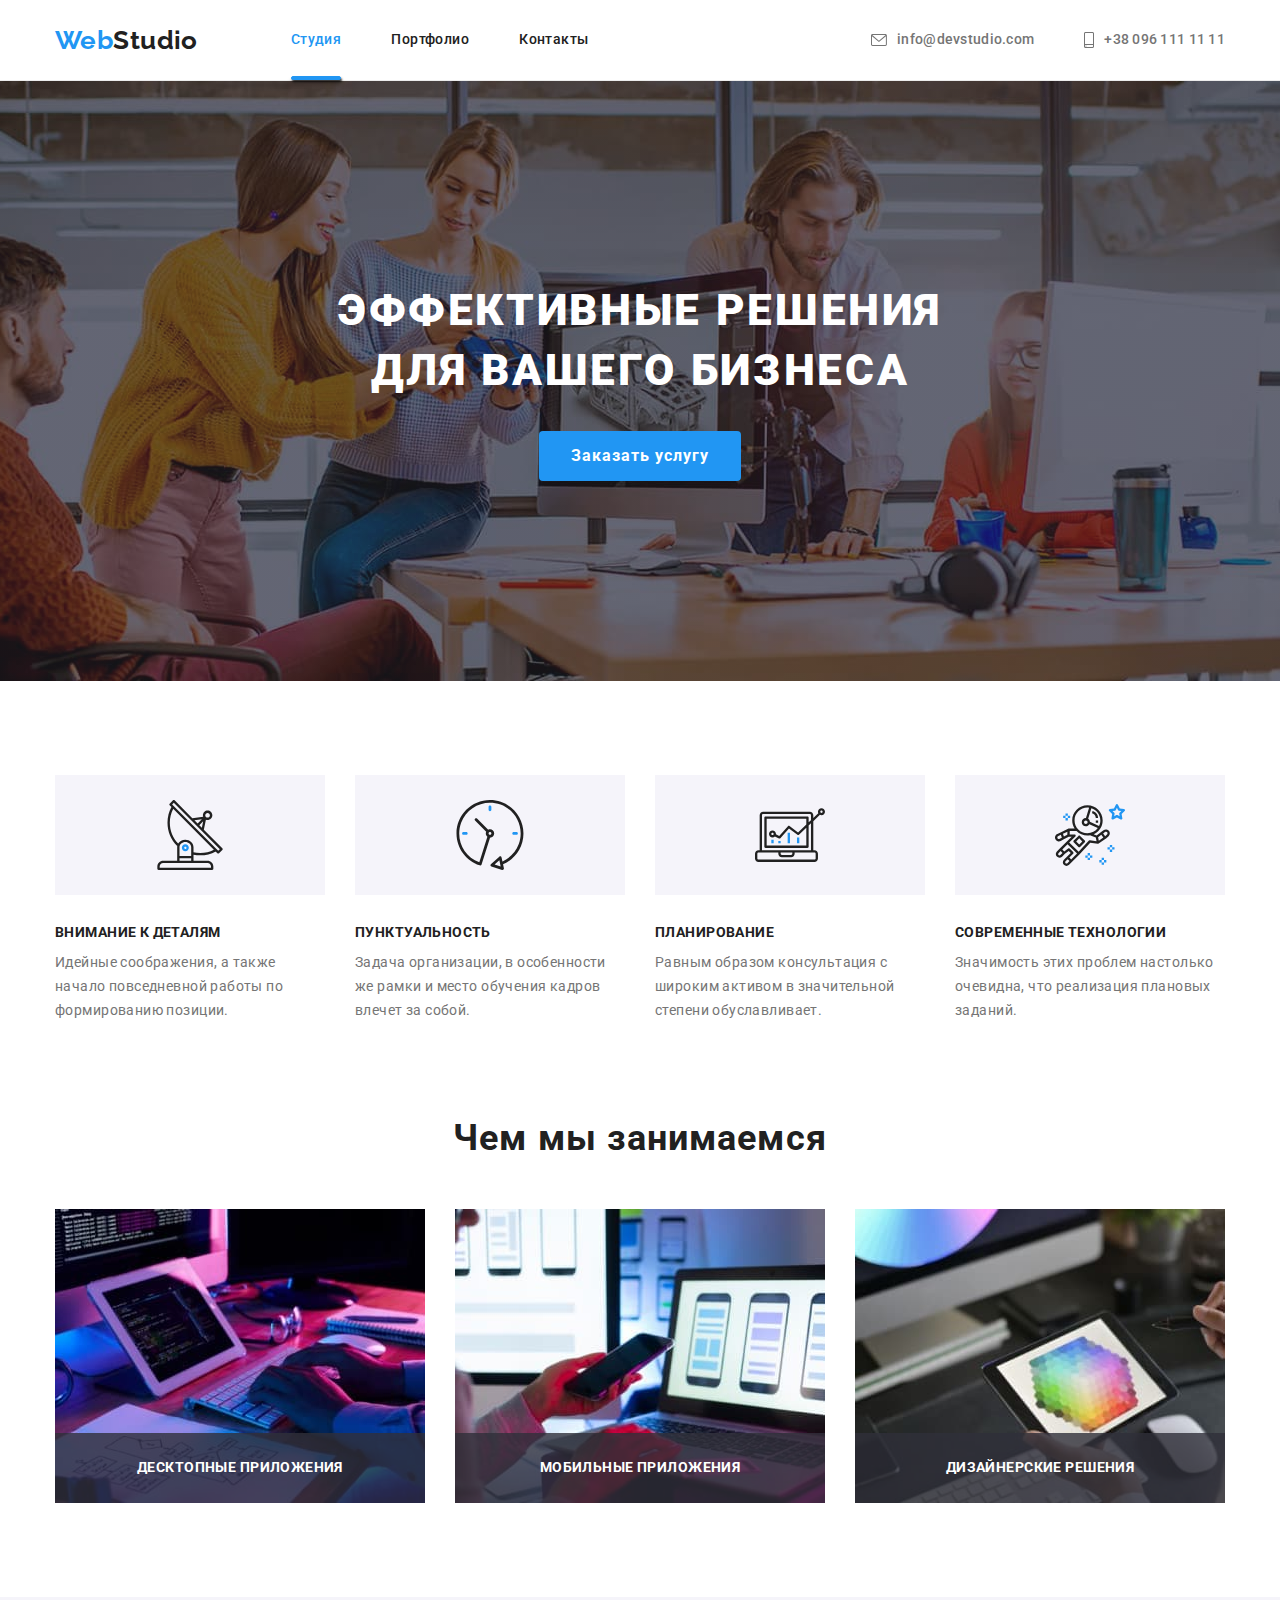
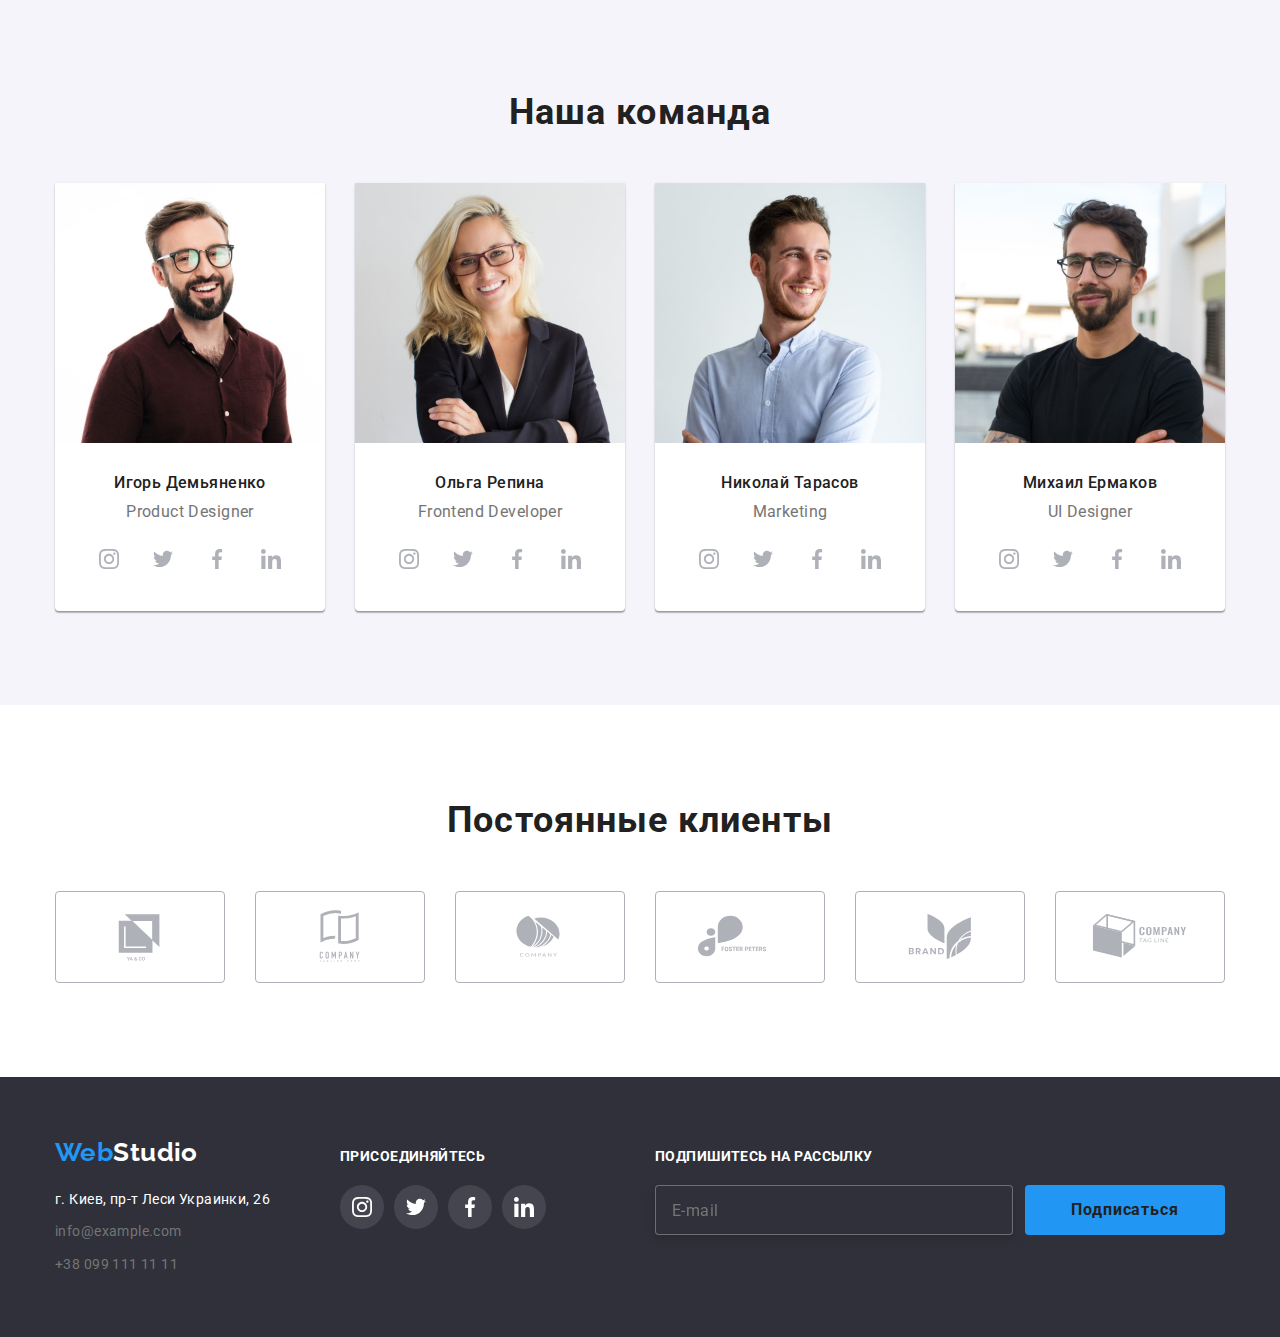
==== index.html @ f46cb87e "Fill modal form, add sign-send form, add svg" ====
<!DOCTYPE html>
<html lang="en">

<head>
    <meta charset="UTF-8">
    <meta http-equiv="X-UA-Compatible" content="IE=edge">
    <meta name="viewport" content="width=device-width, initial-scale=1.0">
    <title>WebStudio</title>
    <link rel="preconnect" href="https://fonts.googleapis.com">
    <link rel="preconnect" href="https://fonts.gstatic.com" crossorigin>
    <link href="https://fonts.googleapis.com/css2?family=Raleway:wght@700&family=Roboto:wght@400;500;700;900&display=swap" rel="stylesheet">
    <link rel="stylesheet" href="https://cdnjs.cloudflare.com/ajax/libs/modern-normalize/1.1.0/modern-normalize.min.css">
    <link rel="stylesheet" href="css/styles.css">
   </head>

<body>
    <!--Site_header-->
    <header class="header">
    <div class="container navigation">
        <a class="logo link" href="">Web<span class="logo-accent">Studio</span></a>
    
        <nav>
            <ul class="site-nav list">
                <li class="item"> <a class="link-current link list" href style="color:#2196F3;">Студия</a></li>
                <li class="item" > <a class="link list" href="./portfolio.html">Портфолио</a></li>
                <li class="item"> <a class="link list" href="">Контакты</a></li>
            </ul>
        </nav>
    
        <ul class="contact-nav list"> 
            <li class="item">
                <a class="link" href="mailto:info@devstudio.com">
                <svg class="contact-soc-icon" width="16" height="12">
                    <use href="./images/icons.svg#icon-envelope"></use>
                </svg>
                info@devstudio.com
                </a>
         </li>
            <li class="item">
                <a class="link" href="tel:+380961111111">
                <svg class="contact-soc-icon" width="10" height="16">
                    <use href="./images/icons.svg#icon-smartphone"></use>
                </svg>
                +38 096 111 11 11
                </a>
            </li>
        </ul>
    </div>
    </header>
    <main>
        <!--hero-->
        <section class="hero">
            <div class="container">
            <h1 class="hero-title">Эффективные решения <br> для вашего бизнеса</h1>
            <button class="button primary" type="button" data-modal-open>Заказать услугу</button>
            </div>
        </section>
        <!--What do we care about others-->
        <section class="section-singularity">
            <div class="container">
            <h2 class="visually-hidden">What do we care about others</h2>
            <ul class="singularity-list list">
                <li class="singularity-item item icon-antenna">
                    <div class="singularity-icon">
                        <svg width="70" height="70">
                            <use href="./images/icons.svg#icon-antenna"></use>
                        </svg>

                    </div>

                    <h3 class="singularity-title">Внимание к деталям </h3>
                    <p class="singularity-text"> Идейные соображения, а также начало повседневной работы по формированию позиции.
                    </p>
                </li>
                <li class="singularity-item item icon-clock">
                    <div class="singularity-icon">
                        <svg width="70" height="70">
                            <use href="./images/icons.svg#icon-clock"></use>
                        </svg>
                    
                    </div>
                    <h3 class="singularity-title">Пунктуальность</h3>
                    <p class="singularity-text" >Задача организации, в особенности же рамки и место обучения кадров влечет за собой.
                    </p>
                </li>
                <li class="singularity-item item icon-diagram">
                    <div class="singularity-icon">
                        <svg width="70" height="70">
                            <use href="./images/icons.svg#icon-diagram"></use>
                        </svg>
                    
                    </div>
                    <h3 class="singularity-title">Планирование</h3>
                    <p class="singularity-text">Равным образом консультация с широким активом в значительной степени обуславливает.
                    </p>
                </li>
                <li class="singularity-item item icon-astronaut" >
                    <div class="singularity-icon">
                        <svg width="70" height="70">
                            <use href="./images/icons.svg#icon-astronaut"></use>
                        </svg>
                    
                    </div>
                    <h3 class="singularity-title">Современные технологии</h3>
                    <p class="singularity-text">Значимость этих проблем настолько очевидна, что реализация плановых заданий.
                    </p>
                </li>
            </ul>
            </div>
        </section>
        <!--What_are_we_doing-->
        <section class="section-job">
            <div class="container">
            <h2 class="job-title">Чем мы занимаемся</h2>
            <ul class="job-list list">
                <li class="job-item item"> <img src="./images/img1.jpg" alt="Фото с ноутбуком" width="370" height="294">
                <p class="job-item-text">Десктопные приложения</p>
                </li>
                <li class="job-item item"> <img src="./images/img2.jpg" alt="Фото с телефоном" width="370" height="294">
                <p class="job-item-text">Мобильные приложения</p>
                </li>
                <li class="job-item item"> <img src="./images/img3.jpg" alt="Фото с планшетом" width="370" height="294">
                <p class="job-item-text">Дизайнерские решения</p>
                </li>
            </ul> 
            </div>
        </section>
        <!--Our_star_team-->
        <section class="section-team">
            <div class="container">
            <h2 class="team-title">Наша команда</h2>
            <ul class="team list">
                <!--Ihor-->
                <li class="team-item item">
                    <img class="img" src="./images/img4.jpg" alt="Фото Игоря" width="270" height="260">
                <div class="team-list"> 
                    <h3 class="team-member">Игорь Демьяненко</h3>
                    <p class="team-position">Product Designer</p> 
                    <ul class="team-soc-list list">
                        <li class="team-soc-item">
                            <a href="" class="team-soc-link link">
                                <svg class="team-soc-icon" width="20" height="20">
                                    <use href="./images/icons.svg#icon-instagram"></use>
                                </svg>
                            </a>
                        </li>
                        <li class="team-soc-item">
                            <a href="" class="team-soc-link link">
                                <svg class="team-soc-icon" width="20" height="20">
                                    <use href="./images/icons.svg#icon-twitter"></use>
                                </svg>
                            </a>
                        </li>
                        <li class="team-soc-item">
                            <a href="" class="team-soc-link link">
                                <svg class="team-soc-icon" width="20" height="20">
                                    <use href="./images/icons.svg#icon-facebook"></use>
                                </svg>
                            </a>
                        </li>
                        <li class="team-soc-item">
                            <a href="" class="team-soc-link link">
                                <svg class="team-soc-icon" width="20" height="20">
                                    <use href="./images/icons.svg#icon-linkedin"></use>
                                </svg>
                            </a>
                        </li>
                    </ul>
                </div>
                
                </li>
                <!--Olha-->
                <li class="team-item item">
                    <img class="img" src="./images/img5.jpg" alt="Фото Ольги" width="270" height="260">
                    <div class="team-list">
                    <h3 class="team-member">Ольга Репина</h3>
                    <p class="team-position">Frontend Developer</p>
                    <ul class="team-soc-list list">
                        <li class="team-soc-item">
                            <a href="" class="team-soc-link link">
                                <svg class="team-soc-icon" width="20" height="20">
                                    <use href="./images/icons.svg#icon-instagram"></use>
                                </svg>
                            </a>
                        </li>
                        <li class="team-soc-item">
                            <a href="" class="team-soc-link link">
                                <svg class="team-soc-icon" width="20" height="20">
                                    <use href="./images/icons.svg#icon-twitter"></use>
                                </svg>
                            </a>
                        </li>
                        <li class="team-soc-item">
                            <a href="" class="team-soc-link link">
                                <svg class="team-soc-icon" width="20" height="20">
                                    <use href="./images/icons.svg#icon-facebook"></use>
                                </svg>
                            </a>
                        </li>
                        <li class="team-soc-item">
                            <a href="" class="team-soc-link link">
                                <svg class="team-soc-icon" width="20" height="20">
                                    <use href="./images/icons.svg#icon-linkedin"></use>
                                </svg>
                            </a>
                        </li>
                    </ul>
                </div>
                
                </li>
                <!--Nicolay-->
                <li class="team-item item">
                    <img class="img" src="./images/img6.jpg" alt="Фото Николая" width="270" height="260">
                    <div class="team-list">
                    <h3 class="team-member">Николай Тарасов</h3>
                    <p class="team-position">Marketing</p>
                    <ul class="team-soc-list list">
                        <li class="team-soc-item">
                            <a href="" class="team-soc-link link">
                                <svg class="team-soc-icon" width="20" height="20">
                                    <use href="./images/icons.svg#icon-instagram"></use>
                                </svg>
                            </a>
                        </li>
                        <li class="team-soc-item">
                            <a href="" class="team-soc-link link">
                                <svg class="team-soc-icon" width="20" height="20">
                                    <use href="./images/icons.svg#icon-twitter"></use>
                                </svg>
                            </a>
                        </li>
                        <li class="team-soc-item">
                            <a href="" class="team-soc-link link">
                                <svg class="team-soc-icon" width="20" height="20">
                                    <use href="./images/icons.svg#icon-facebook"></use>
                                </svg>
                            </a>
                        </li>
                        <li class="team-soc-item">
                            <a href="" class="team-soc-link link">
                                <svg class="team-soc-icon" width="20" height="20">
                                    <use href="./images/icons.svg#icon-linkedin"></use>
                                </svg>
                            </a>
                        </li>
                    </ul>
                </div>
                
                </li>
                <!--Michail-->
                <li class="team-item item">
                    <img class="img" src="./images/img7.jpg" alt="Фото Михаила" width="270" height="260">
                    <div class="team-list">
                    <h3 class="team-member">Михаил Ермаков</h3>
                    <p class="team-position" >UI Designer</p>
                    <ul class="team-soc-list list">
                        <li class="team-soc-item">
                            <a href="" class="team-soc-link link">
                                <svg class="team-soc-icon" width="20" height="20">
                                    <use href="./images/icons.svg#icon-instagram"></use>
                                </svg>
                            </a>
                        </li>
                        <li class="team-soc-item">
                            <a href="" class="team-soc-link link">
                                <svg class="team-soc-icon" width="20" height="20">
                                    <use href="./images/icons.svg#icon-twitter"></use>
                                </svg>
                            </a>
                        </li>
                        <li class="team-soc-item">
                            <a href="" class="team-soc-link link">
                                <svg class="team-soc-icon" width="20" height="20">
                                    <use href="./images/icons.svg#icon-facebook"></use>
                                </svg>
                            </a>
                        </li>
                        <li class="team-soc-item">
                            <a href="" class="team-soc-link link">
                                <svg class="team-soc-icon" width="20" height="20">
                                    <use href="./images/icons.svg#icon-linkedin"></use>
                                </svg>
                            </a>
                        </li>
                    </ul>
                    </li>
                    </ul>
                </div>
                
            </div>
        </section>
        <!--Klients-->
        <section class="klients">
            <div class="container">
            <h2 class="klients-title">Постоянные клиенты</h2>
            <!--<div class="klients-base">-->
                    <ul class="klients-list list">
                    <li class="klients-item">
                        <a class="klient-link link" href="">
                            <svg class="klient-icon" width="106" height="60">
                                <use href="./images/icons.svg#icon-Logo1"></use>
                            </svg>
                        </a>
                    </li>
                    <li class="klients-item">
                        <a class="klient-link link" href="">
                            <svg class="klient-icon" width="106" height="60">
                                <use href="./images/icons.svg#icon-Logo2"></use>
                            </svg>
                        </a>
                    </li>
                    <li class="klients-item">
                        <a class="klient-link link" href="">
                            <svg class="klient-icon" width="106" height="60">
                                <use href="./images/icons.svg#icon-Logo3"></use>
                            </svg>
                        </a>
                    </li>
                    <li class="klients-item">
                        <a class="klient-link link" href="">
                            <svg class="klient-icon" width="106" height="60">
                                <use href="./images/icons.svg#icon-Logo4"></use>
                            </svg>
                        </a>
                    </li>
                    <li class="klients-item">
                        <a class="klient-link link" href="">
                            <svg class="klient-icon" width="106" height="60">
                                <use href="./images/icons.svg#icon-Logo5"></use>
                            </svg>
                        </a>
                    </li>
                    <li class="klients-item">
                        <a class="klient-link link" href="">
                            <svg class="klient-icon" width="106" height="60">
                                <use href="./images/icons.svg#icon-Logo6"></use>
                            </svg>
                        </a>
                    </li>
                </ul>
                <!--</div>-->
            </div>
        </section>
        
        </main>
        <!--Footer-->
        <footer class="footer">
            <div class="container footer-connect">
                <div class="footer-address">
            <a class="logo link logo-one" href="">Web<span class="logo-footer">Studio</span></a>
           
            <address class="address-bottom">
                <ul class="address list">
                    <li class="address-item item"> <a class="address-be-found" href="https://goo.gl/maps/zkPrUZPVj4T2EZEg6" target="_blank" rel="noreferrer noopener">
                        г. Киев, пр-т Леси Украинки, 26 </a></li>
                    <li class="address-item item"> <a class="address-contact" href="mailto:info@example.com">info@example.com</a></li>
                    <li class="address-item item"> <a class="address-contact" href="tel:+380991111111">+38 099 111 11 11</a></li>
                </ul>
            </address>
                </div>
                <div class="connect-soc">
                    <h2 class="connect-title">Присоединяйтесь</h2>
                      <ul class="connect-list list">
                        <li class="connect-item">
                            <a class="connect-link" href="">
                                <svg class="connect-icon" width="20" height="20">
                                    <use href="./images/icons.svg#icon-instagram"></use>
                                </svg>
                            </a>
                        </li>
                        <li class="connect-item">
                            <a class="connect-link" href="">
                                <svg class="connect-icon" width="20" height="20">
                                    <use href="./images/icons.svg#icon-twitter"></use>
                                </svg>
                            </a>
                        </li>
                        <li class="connect-item">
                            <a class="connect-link" href="">
                                <svg class="connect-icon" width="20" height="20">
                                    <use href="./images/icons.svg#icon-facebook"></use>
                                </svg>
                            </a>
                        </li>
                        <li class="connect-item">
                            <a class="connect-link" href="">
                                <svg class="connect-icon" width="20" height="20">
                                    <use href="./images/icons.svg#icon-linkedin"></use>
                                </svg>
                            </a>
                        </li>
                    </ul>
                </div> 
                <div class="sign-up">
                    <b class="sign-title">Подпишитесь на рассылку</b>
                    <form class="sign-up-form" action="">
                        <input class="sign-up-input" type="mail" placeholder="E-mail">
                        <button class="sign-up-btn button" type="submit">Подписаться
                            <span class="sign-up-icon"></span>
                        </button>
                    </form>
                </div>

            </div>
        </footer>
        <!--Backdrop-->
        <div class="backdrop is-hidden" data-modal >
            <div class="modal">
             <button type="button" class="modal-close-btn" data-modal-close>
            <svg class="close-btn" width="18" height="18">
                <use href="./images/icons.svg#icon-close-black-18dp"></use>
            </svg>
             </button> 
            <p class="modal-title">Оставьте свои данные, мы вам перезвоним</p>
            <form>
                <div class="modal-field">
                    <label class="modal-label"> Имя</label>
                    <div class="input-wrap">
                    <input type="text" class="modal-input" name="user-name" placeholder=" " required minlength="2" />
                    <svg class="modal-icon" width="18" height="18">
                        <use href="./images/icons.svg#icon-person-black-18dp-1"></use>
                    </svg>
                    </div>
                    
                </div>
                <div class="modal-field">
                    <label for="user-tel" class="modal-label">Телефон</label>
                    <div class="input-wrap">
                    <input type="tel" class="modal-input" name="user-tel" placeholder=" " required title="+380 (96) 111-11-11"
                        id="user-tel" />
                    <svg class="modal-icon" width="18" height="18">
                        <use href="./images/icons.svg#icon-phone-black-18dp-1"></use>
                    </svg>
                    </div>
                    
                </div>
                <div class="modal-field">
                    <label for="user-email" class="modal-label">Почта</label>
                    <div class="input-wrap">
                        <input type="email" class="modal-input" name="user-email" placeholder=" " id="user-email" />
                        <svg class="modal-icon" width="18" height="18">
                            <use href="./images/icons.svg#icon-email-black-18dp-1"></use>
                        </svg>
                    </div>
                </div>
                <div class="modal-field">
                    <label for="user-text" class="modal-label">Коментарий</label>
                    <textarea name="user-text" id="user-text" class="modal-text" placeholder="Введите текст"></textarea>
                </div>
            
                <div class="agree">
                    <input type="checkbox" name="privacy" value="true" class="modal-check visually-hidden" id="privacy" />
                    <label for="privacy" class="check-text">
                    
                        <span>
                    <svg class="check-icon" width="16" height="15">
                    <use href="./images/icons.svg#icon-icon-check"></use>
                    </svg>
                        </span>
               
                Соглашаюсь с рассылкой и принимаю <a class="checkbox-link" href="">  Условия договора</a>
              
                </label>
                    </div>
                <button class="button-modal-submit" type="submit">Отправить</button>
            </form>
            </div>
        </div>
        <script src="./js/modal.js"></script>
        </body>
        
        </html>
---- css/styles.css ----
:root {
    --primary-text-color: #757575;
    --title-text-color: #212121;
    --accent-color: #2196F3;
    --primary-white-color: #FFFFFF;
    --secondary-white-color: color: rgba(255, 255, 255, 0.6);
    --medium-bg-color: #E5E5E5;
    --end-bg-color: #F5F4FA;
    --footer-bg-color: #2F303A;
    --header-border-color: #ECECEC;
    --portfolio-border-color: #EEEEEE;
    --hero-bg-color: #C4C4C4;
    --klients-color: #AFB1B8;
    --btn-bg-hover-color: ;
    --bg-color-icon: rgba(255, 255, 255, .1);
    --bg-overlay-color: rgba(33, 150, 243, 0.9);
    
}


body {
    color: var(--primary-text-color);
    background-color: var(--primary-white-color);
    font-family:'Roboto', sans-serif;
    font-size: 14px;
    letter-spacing: 0.03em; 
}

h1,
h2,
h3,
h4,
h5,
h6,
p{
    margin: 0;
}

img {
    display: block;
    max-width: 100%;
    height: auto;
}
address {
    font-style: normal;}

.container {
    width: 1200px;
    padding-left: 15px;
    padding-right: 15px;
    margin-left: auto;
    margin-right: auto;
}

.list {
    list-style: none;
    padding-left: 0;
    margin: 0;
}
.link {
    text-decoration: none;
  
}
.item {
    list-style-type: none;
  }  /* Убираем маркеры */

/*,
*::before,
*::after {
    margin: 0;
    padding: 0;
    box-sizing: border-box;
}*/

.header {
    border-bottom: 1px solid var(--header-border-color);
}

/* Logo */
.logo {
    color: var(--accent-color);
    font-family: 'Raleway', sans-serif;
    font-weight: 700;
    font-size: 26px;
    line-height: 1.17;
    text-decoration: none;
    margin-right: 93px;
}
.logo-accent {
    color: var(--title-text-color);
}
   

.logo-footer {
    color: var(--primary-white-color);
    
}
.logo-one{
    margin-right: 0;
    
}

/* Navigation */
.navigation{
    display: flex;
    align-items:center;
}
.site-nav {
    display: flex;
}

.site-nav .item:not(:last-child) {
    margin-right: 50px;
}
   
.site-nav .link {
    display: block;
    padding-top: 32px;
    padding-bottom: 32px;
    color: var(--title-text-color);
    font-weight: 500;
    font-size: 14px;
    line-height: 1.14;
    letter-spacing: 0.03em;
    text-decoration: none;
    transition-property: color;
    transition-duration: 250ms;
    transition-timing-function: cubic-bezier(0.4, 0, 0.2, 1);
}

.site-nav .link:hover,
.site-nav .link:focus {
    color: var(--accent-color);
}
.site-nav .link-current {
    color: var(--accent-color);
    position: relative;
}

.site-nav .link-current:after {
    position: absolute;
    bottom: 0;
    left: 0;
    content: "";
    display: inline-block;
    width: 100%;
    height: 4px;

    background: var(--accent-color);
    border: 1px solid var(--accent-color);
    box-shadow: 0px 4px 4px rgba(0, 0, 0, 0.25), 1px 2px 2px rgba(0, 0, 0, 0.75);
    border-radius: 2px;

}

/* Contact */
.contact-nav{
    display: flex;
    margin-left: auto;
    align-items: center;

}

.contact-nav .link {
    display: flex;
    align-items: center;
    padding-top: 32px;
    padding-bottom: 32px;
    color: var(--primary-text-color);
    font-weight: 500;
    font-size: 14px;
    line-height: 1.14;
    letter-spacing: 0.02em;
    transition-property: color;
    transition-duration: 250ms;
    transition-timing-function: cubic-bezier(0.4, 0, 0.2, 1);
  }
  

.contact-nav .item+.item {
    margin-left: 50px;
}

.contact-nav .link:hover,
.contact-nav .link:focus {
    color: var(--accent-color);
}
   
.contact-nav .link:hover .contact-soc-icon,
.contact-nav .link:focus .contact-soc-icon{
    fill:var(--accent-color) ;
}
    
.contact-soc-icon{
    margin-right: 10px;
    fill: currentColor;
  }
    
 

/* Visually-hidden */
.visually-hidden {
    position: absolute;
    width: 1px;
    height: 1px;
    margin: -1px;
    border: 0;
    padding: 0;

    white-space: nowrap;
    clip-path: inset(100%);
    clip: rect(0 0 0 0);
    overflow: hidden;
}

/* Hero title */
.hero {
    max-width: 1600px;
    height: 600px;
    margin: 0 auto;
    padding-top: 200px;
    padding-bottom: 200px;
    background-color: var(--footer-bg-color);
    background-image:linear-gradient(rgba(47, 48, 58, 0.4),
        rgba(47, 48, 58, 0.4)), url(../images/Img-hero.jpg);
    background-repeat: no-repeat;
    background-position: center;
    background-size: cover;
    text-align: center;
}

.hero-title {
    margin-bottom: 30px;
    color: var(--primary-white-color);
    font-weight: 900;
    font-size: 44px;
    line-height: 1.36;
    letter-spacing: 0.06em;
    text-transform: uppercase;
}

/* Background color section */
.team {
    background-color: var(--end-bg-color);
}

.footer {
    background-color: var(--footer-bg-color);
}

/* Section */
.team-title, .job-title, .klients-title {
    margin-bottom: 50px;
    color: var(--title-text-color);
    font-weight: 700;
    font-size: 36px;
    line-height: 1.17;
    text-align: center;
    letter-spacing: 0.03em;
}

/* Singularity */
.section-singularity{
    padding-top: 94px;
    padding-bottom: 94px;
}
.singularity-list {
    display: flex;
}

.singularity-item {
    width: 270px;
}

.singularity-item:not(:last-child) {
    margin-right: 30px;
}

.singularity-icon{
    display: flex;
    align-items: center;
    justify-content: center;
    width: 270px;
    height: 120px;
    margin-bottom: 30px;
    background-color: var(--end-bg-color);
}

.singularity-title {
    margin-bottom: 10px;
    color: var(--title-text-color);
    font-weight: 700;
    font-size: 14px;
    line-height: 1.14;
    text-transform: uppercase;
}
.singularity-text{
    font-family: 'Roboto';
    font-style: normal;
    font-weight: 400;
    font-size: 14px;
    line-height: 1.71;
    letter-spacing: 0.03em;
}
/* What are we doing */

.section-job {
    padding-bottom: 94px;
}

.job-list { 
    display: flex;
}

.job-item:not(:last-child) {
    margin-right: 30px;
}
.job-item{
    position: relative;
}
.job-item-text{
    position: absolute;
    bottom: 0;
    left: 0;
    display: flex;
    width: 100%;
    height: 70px;
    align-items: center;
    justify-content: center;
    background: rgba(47, 48, 58, 0.8);
    font-weight: 700;
    line-height: 1.14;
    text-align: center;
    text-transform: uppercase;
    color: var(--primary-white-color);
}


/* Team section */
.section-team {
    padding-top: 94px;
    padding-bottom: 94px;
    background-color: var(--end-bg-color);
}

.team{
    display:flex;
}

.team-item:not(:last-child) {
    margin-right: 30px;
}


.team-item {
    background-color: var(--primary-white-color);
    box-shadow: 0px 1px 3px rgba(0, 0, 0, 0.12), 0px 1px 1px rgba(0, 0, 0, 0.14), 0px 2px 1px rgba(0, 0, 0, 0.2);
    border-radius: 0px 0px 4px 4px;
    width: 270px;
    height: 428px;
}
 
.team-list{
    padding-top: 30px;
    padding-bottom: 30px;
}

.team-member {
    margin-bottom: 10px;
    color: var(--title-text-color);
    font-style: normal;
    font-weight: 500;
    font-size: 16px;
    line-height: 1.19;
    text-align: center;
 }

.team-position {
    font-size: 16px;
    line-height: 1.19;
    text-align: center; 
    margin-bottom: 16px;
    
}
.team-soc-list{
    display:flex;
    justify-content:center;

}
.team-soc-item{
    margin-right: 10px;
    margin-bottom: 30px;
   
}
.team-soc-item:last-child {
 margin: 0px;

}
.team-soc-icon{
    fill: var(--klients-color);
   
}

.team-soc-link{
    width: 44px;
    height: 44px;
    border-radius: 50%;
    display:flex;
    color: var(--klients-color);
    align-items: center;
    justify-content: center;
    /*background-color: var(--primary-white-color);*/
    transition: color 250ms cubic-bezier(0.4, 0, 0.2, 1), background-color 250ms cubic-bezier(0.4, 0, 0.2, 1), 
    box-shadow 250ms cubic-bezier(0.4, 0, 0.2, 1);
  } 


.team-soc-link:hover, 
.team-soc-link:focus{
    background-color: var(--accent-color); 
    box-shadow: 0px 1px 3px rgba(0, 0, 0, 0.12), 0px 1px 1px rgba(0, 0, 0, 0.14), 0px 2px 1px rgba(0, 0, 0, 0.2);
    color: var(--primary-white-color);
  
}

.team-soc-link:hover .team-soc-icon,
.team-soc-link:focus .team-soc-icon{
    fill: #FFFFFF;
}
/*Klients*/
.klients {
    padding-top: 94px;
    padding-bottom: 94px;
}

.klients-list {
    display: flex;

}

/*.klients-base {
    display: flex;
    justify-content: center;
}*/

.klient-link {
    display: flex;
    width: 170px;
    height: 92px;
    justify-content: center;
    align-items: center;
    /*color: var(--klients-color);*/
    box-sizing: inherit;
    border: 1px solid var(--klients-color);
    border-radius: 4px;
    fill: var(--klients-color);
    transition: fill 250ms cubic-bezier(0.4, 0, 0.2, 1), border-color 250ms cubic-bezier(0.4, 0, 0.2, 1);
}

.klients-item:not(:last-child) {
    margin-right: 30px;
}

.klient-link:hover,
.klient-link:focus {
    border-color: var(--accent-color);
    fill: var(--accent-color);
}


/* Footer */
.footer {
    padding-top: 60px;
    padding-bottom: 60px;
}
.address-bottom {
    margin-top: 20px;
}


.address-item:not(:last-child) {
    margin-bottom: 9px;
}

.address-be-found {
    color: var(--primary-white-color);
    text-decoration: none;
    line-height: 1.71;
    transition: color 250ms cubic-bezier(0.4, 0, 0.2, 1);
}

.address-contact {
    color: var(--secondary-white-color);
    text-decoration: none;
    line-height: 1.71;
    transition: color 250ms cubic-bezier(0.4, 0, 0.2, 1);
}

.address-contact:hover,
.address-contact:focus,
.address-be-found:hover,
.address-be-found:focus {
    color: var(--accent-color);
}
.footer-address {
    margin-right: 70px;
  }

.footer-connect {
    display: flex;
    align-items: baseline;

}
.connect{
    padding-top: 0;
}

.connect-list {
    display: flex;
    width: 206px;

}


.connect-title  {
    font-size: 14px;
    line-height: 1.14;
    letter-spacing: 0.03em;
    text-transform: uppercase;
    color: var(--primary-white-color);
    margin-bottom: 20px;
  }

.connect-link {
    display: flex;
    align-items: center;
    justify-content: center;
    width: 44px;
    height: 44px;
    border-radius: 50%;
    background-color: rgba(255, 255, 255, 0.1);
    transition: background-color 250ms cubic-bezier(0.4, 0, 0.2, 1), box-shadow 250ms cubic-bezier(0.4, 0, 0.2, 1);
}


.connect-item:not(:last-child) {
    margin-right: 10px;
}

.connect-link:hover,
.connect-link:focus {
    background-color: var(--accent-color);
    box-shadow: 0px 1px 3px rgba(0, 0, 0, 0.12), 0px 1px 1px rgba(0, 0, 0, 0.14), 0px 2px 1px rgba(0, 0, 0, 0.2);
}

.connect-icon {
    fill: var(--primary-white-color);
    
}

.connect-icon:hover {
    fill: var(--primary-white-color);

}
.sign-up{
    margin-left: auto;
}
.sign-title{
    font-size: 14px;
    line-height: 1.14;
    letter-spacing: 0.03em;
    text-transform: uppercase;
    color: var(--primary-white-color);
    margin-bottom: 20px;
}
.sign-up-form {
    display: flex;
    margin-top: 20px;
}
.sign-up-input {
    width: 358px;
    height: 50px;
    background: #2F303A;
    border: 1px solid rgba(255, 255, 255, 0.3);
    filter: drop-shadow(0px 4px 4px rgba(0, 0, 0, 0.15));
    border-radius: 4px;
    padding-top: 15px;
    padding-left: 16px;
    padding-bottom: 15px;
    font-weight: 400;
    font-size: 16px;
    line-height: 1.25;
    align-items: center;
    letter-spacing: 0.03em;
    color: rgba(255, 255, 255, 0.6);
    margin-right: 12px;

}
.sign-up-btn {
    position: relative;
    display: flex;
    align-items: center;
    text-align: center;
    width: 200px;
    height: 50px;
    color: var(--primary-white-color);
    background-color: var(--accent-color);
    transition: border-color 250ms cubic-bezier(0.4, 0, 0.2, 1);

}
.sign-up-btn:hover,
.sign-up-btn:focus {
    box-shadow: inset 0 4px 4px rgba(0, 0, 0, 0.15);
}
.sign-up-icon {
    position: absolute;
    top: 13px;
    right: 28px;
    display: inline-block;
    width: 24px;
    height: 24px;
    background-image: url(../images/icon-send.svg);
    background-repeat: no-repeat;
    background-size: contain;
}


/* Button  */

.button {
    display: inline-block;
    padding-top: 10px;
    padding-right: 32px;
    padding-bottom: 10px;
    padding-left: 32px;
    border: none;
    border-radius: 4px;
    color: var(--title-text-color);
    
    font-family: inherit;
    font-weight: 700;
    font-size: 16px;
    line-height: 1.88;
    align-items: center;
    text-align: center;
    letter-spacing: 0.06em;
    cursor: pointer;
    }

.button.primary {
    color: var(--primary-white-color);
    background-color: var(--accent-color);
    transition: box-shadow 250ms cubic-bezier(0.4, 0, 0.2, 1);

}

.button.secondary {
    color: var(--accent-color);
    background-color: var(--primary-white-color);

}



/* Portfolio page */
.project-list {
    display: flex;
    flex-wrap: wrap;
    margin-top: 50px;
    /*margin-left: -30px;
    margin-bottom: -30px;*/
}
.section-portfolio {
    padding-top: 94px;
    padding-bottom: 94px;
}

.button-list {
    display: flex;
    justify-content: center;

}

.button-portfolio {
    padding: 6px 22px;
    background-color: var(--end-bg-color);
    font-family: inherit;
    font-weight: 500;
    font-size: 16px;
    line-height: 1.62;
    letter-spacing: 0.03em;
    background-color: var(--end-bg-color);
    border: none;
    border-radius: 4px;
    cursor: pointer;
    transition: color 250ms cubic-bezier(0.4, 0, 0.2, 1), background-color 250ms cubic-bezier(0.4, 0, 0.2, 1), box-shadow 250ms cubic-bezier(0.4, 0, 0.2, 1);
    
}

.button-portfolio:hover,
.button-portfolio:focus {
    color: var(--primary-white-color);
    background-color: var(--accent-color);
    box-shadow: 0px 3px 1px rgba(0, 0, 0, 0.1), 0px 1px 2px rgba(0, 0, 0, 0.08), 0px 2px 2px rgba(0, 0, 0, 0.12);
}

.button-list .item:not(:last-child) {
    margin-right: 8px;
}

/*.button-item:hover,
.button-item:focus {
    color: var(--primary-white-color);
    background-color: var(--accent-color);
}*/
.project-container {
    padding: 20px 24px;
    border: 1px solid var(--portfolio-border-color);
    border-top: none;
    
}

.project-link{
    display: block;
    box-shadow: none;
    transition-property: box-shadow;
    transition-duration: 250ms;
    transition-timing-function: cubic-bezier(0.4, 0, 0.2, 1);

}

.project-link:hover,
.project-link:focus {
    box-shadow: 0px 1px 1px rgba(0, 0, 0, 0.12), 0px 4px 4px rgba(0, 0, 0, 0.06), 1px 4px 6px rgba(0, 0, 0, 0.16);
}


.project-item {
    width: 370px;
    margin-bottom: 30px;
    margin-right: 30px;
}


.project-item:nth-child(3n) {margin-right: 0;
}

.project-item:nth-last-child(-n+3) {margin-bottom: 0;
}

.project-title {
    color: var(--title-text-color);
    font-weight: 700;
    font-size: 18px;
    line-height: 2;
    letter-spacing: 0.06em;
    margin-bottom: 4px;
}

.project-text {
    font-weight: 400;
    font-size: 16px;
    line-height: 1.88;
    color: var(--primary-text-color);
}


/*Portfolio slide baner*/
.project-top-wrap {
    position: relative;
    overflow: hidden;
}

.projects-top-text {
    position: absolute;
    top: 0;
    color: var(--primary-white-color);
    background-color: rgba(33, 150, 243, 0.9);
    font-style: normal;
    font-weight: 400;
    font-size: 18px;
    line-height: 1.55;
    letter-spacing: 0.03em;
    height: 100%;
    padding-left: 24px;
    padding-right: 24px;
    padding-top: 63px;
    padding-bottom: 63px;
    transform: translateY(100%);
    transition: transform 250ms linear;
}

.project-link:hover .projects-top-text,
.project-link:focus .projects-top-text {
    transform: translateY(0);
}
/*backdrop*/
.backdrop{
    width: 100%;
    height: 100%;
    background-color: rgba(0, 0, 0, 0.2);
    position: fixed;
    top: 0;
    transition: opacity 1500ms, visibility 1500ms;

}
.backdrop.is-hidden .modal{
    transform: translate(-50%, -50%) scale(0);
}

.modal{
    width: 528px;
    min-height: 581px;
    background-color: var(--primary-white-color);
    border-radius: 4px;
    box-shadow: 0px 1px 3px rgba(0, 0, 0, 0.12), 0px 1px 1px rgba(0, 0, 0, 0.14), 0px 2px 1px rgba(0, 0, 0, 0.2);
    position: absolute;
    left: 50%;
    top: 50%;
    transform: translate(-50%, -50%) scale(1);
    transition: tranform 1500ms; 

}
.modal-close-btn{
    position: absolute;
    display: inline-block;
    top: 8px;
    right: 8px;
    width: 30px;
    height: 30px;
    border: 1px solid rgba(0, 0, 0, 0.1);
    border-radius: 50%;
    cursor: pointer;
    background-color: transparent;
    display: flex;
    align-items: center;
}
.modal-close-btn:hover,
.modal-close-btn:focus
{
    fill: var(--accent-color);
}
.is-hidden{
    visibility: hidden;
    opacity: 0;
    pointer-events: none;
}

.no-scroll{
    overflow: hidden;
}
.modal-title{
    font-weight: 700;
    font-size: 20px;
    line-height: 1.17;
    margin-bottom: 12px;
    margin-top: 40px;
    margin-right: 41px;
    margin-left: 39px;
    color: rgba(33, 33, 33, 1);
}
.modal-field {
    margin-bottom: 10px;
    margin-left: 41px;

}
.input-wrap {
    position: relative;
}
.modal-icon {
    position: absolute;
    left: 12px;
    top: 50%;
    transform: translateY(-50%);
}
.modal-input{
    box-sizing: border-box;
    width: 448px;
    height: 40px;
    border: 1px solid rgba(33, 33, 33, 0.2);
    border-radius: 4px;
    outline: none;
}
.modal-input:focus {
    border-color: var(--accent-color);
}

.modal-input:focus+.modal-icon {
    fill: var(--accent-color);
}
.modal-input::placeholder {
    color: #303030;
    font-size: 12px;
}
   
.modal-label{   
    font-weight: 400;
    font-size: 12px;
    line-height: 1.17;
    letter-spacing: 0.01em;
    color: #757575;
}
.modal-text{
    box-sizing: border-box;
    width: 448px;
    height: 120px;    
    border: 1px solid rgba(33, 33, 33, 0.2);
    border-radius: 4px;
    resize: none;
    padding: 12px 16px;
}
.agree{
    display: inline-block;
    width: 423px;
    height: 24px;
    margin-left: 54px;

}

.checkbox-link {
    text-decoration-line: underline;
    color: var(--accent-color);

}
.check-text{
    font-weight: 400;
    font-size: 14px;
    line-height: 1.71;
    letter-spacing: 0.03em;
    color: #757575;
    display: flex;
    align-items: center;
    position: relative;
  
  
}
.check-text span {
    width: 16px;
    height: 15px;
    border-radius: 3px;
    margin-right: 5px;
    display: flex;
    align-items: center;
    justify-content: center;
   
}

.check-icon {
    fill: transparent;
    border: 1px solid rgba(33, 33, 33, 0.2);;
    
  
}

.modal-check:checked+.check-text span {
    background-color: var(--accent-color);
    border: none;
}
.button-modal-submit{
    display: flex;
    width: 200px;
    height: 50px;
    margin-top: 30px;
    margin-bottom: 40px;
    margin-left: 165px;
    margin-right: 163px;
    align-items: center;
    text-align: center;
    justify-content: center;
    font-weight: 700;
    font-size: 16px;
    line-height: 1.87;
    letter-spacing: 0.06em;
    border: none;
    cursor: pointer;
    color: var(--primary-white-color);
    background-color: var(--accent-color);
   
}
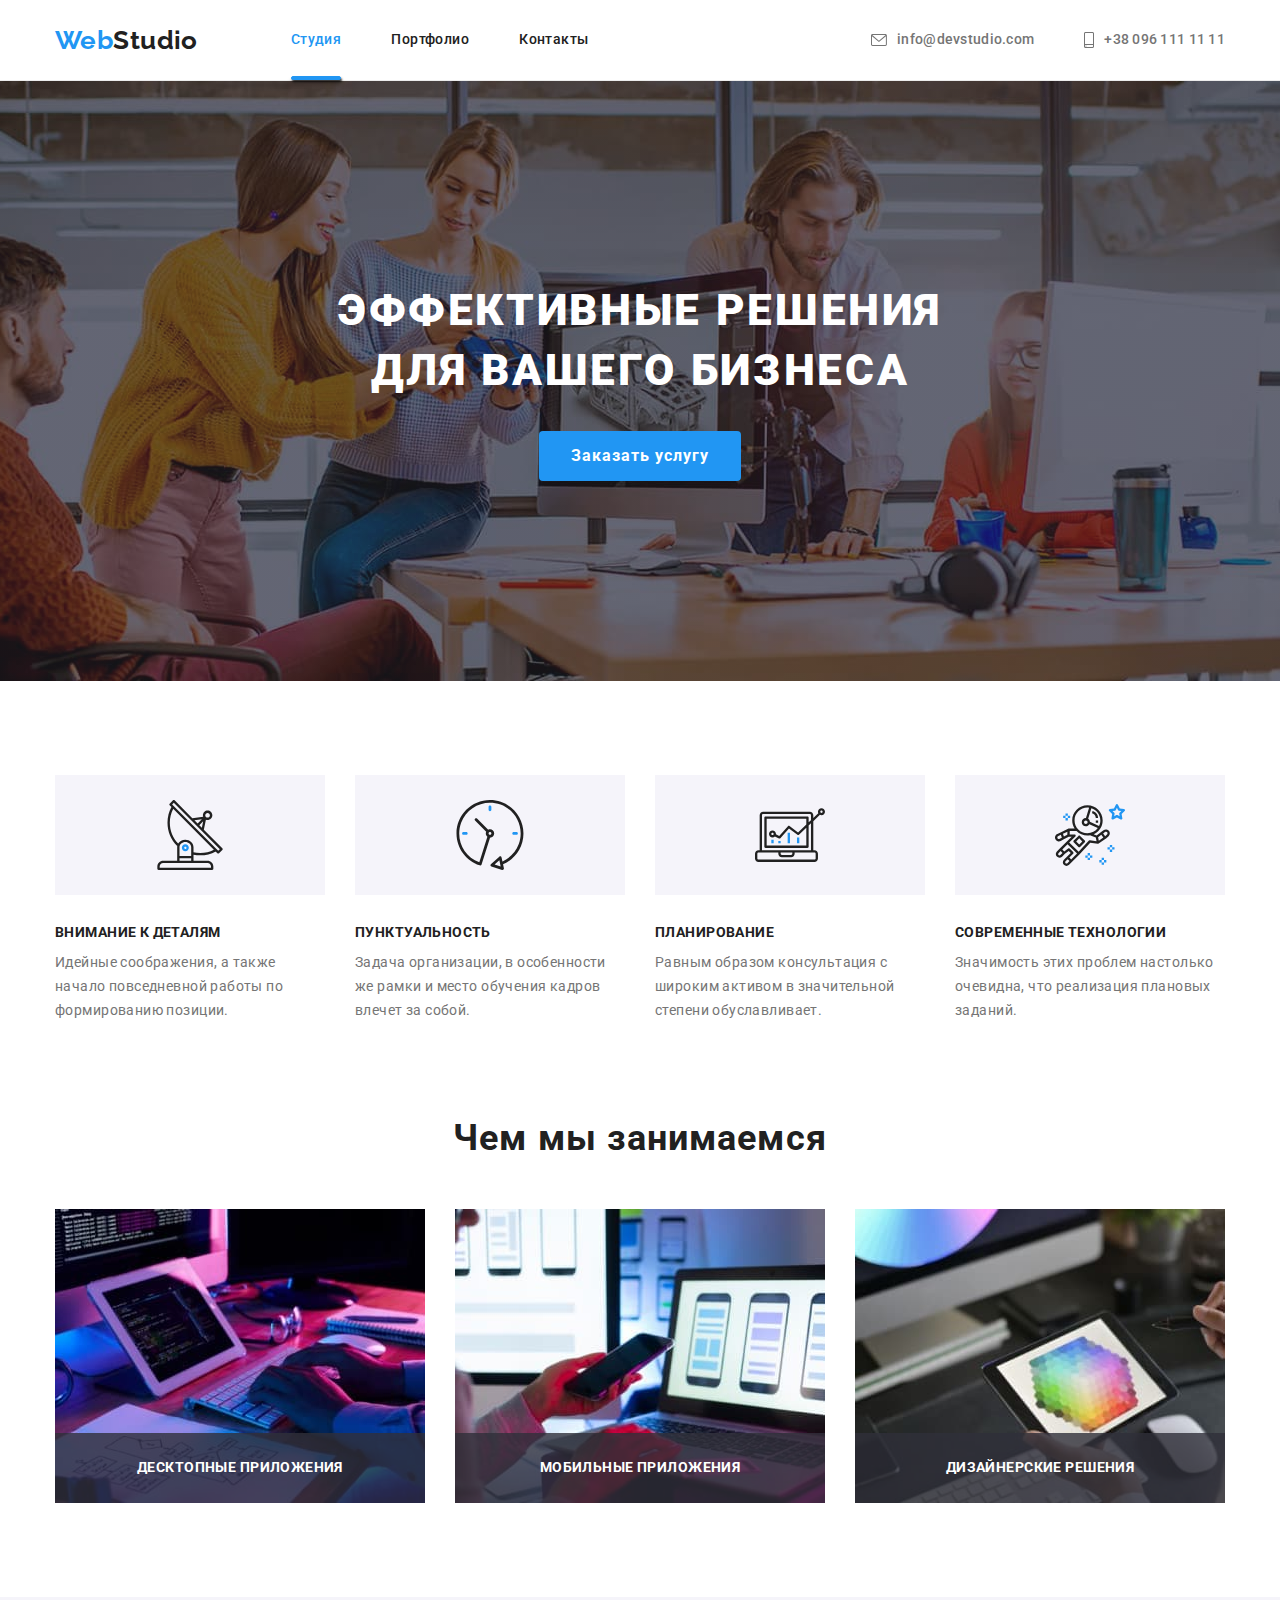
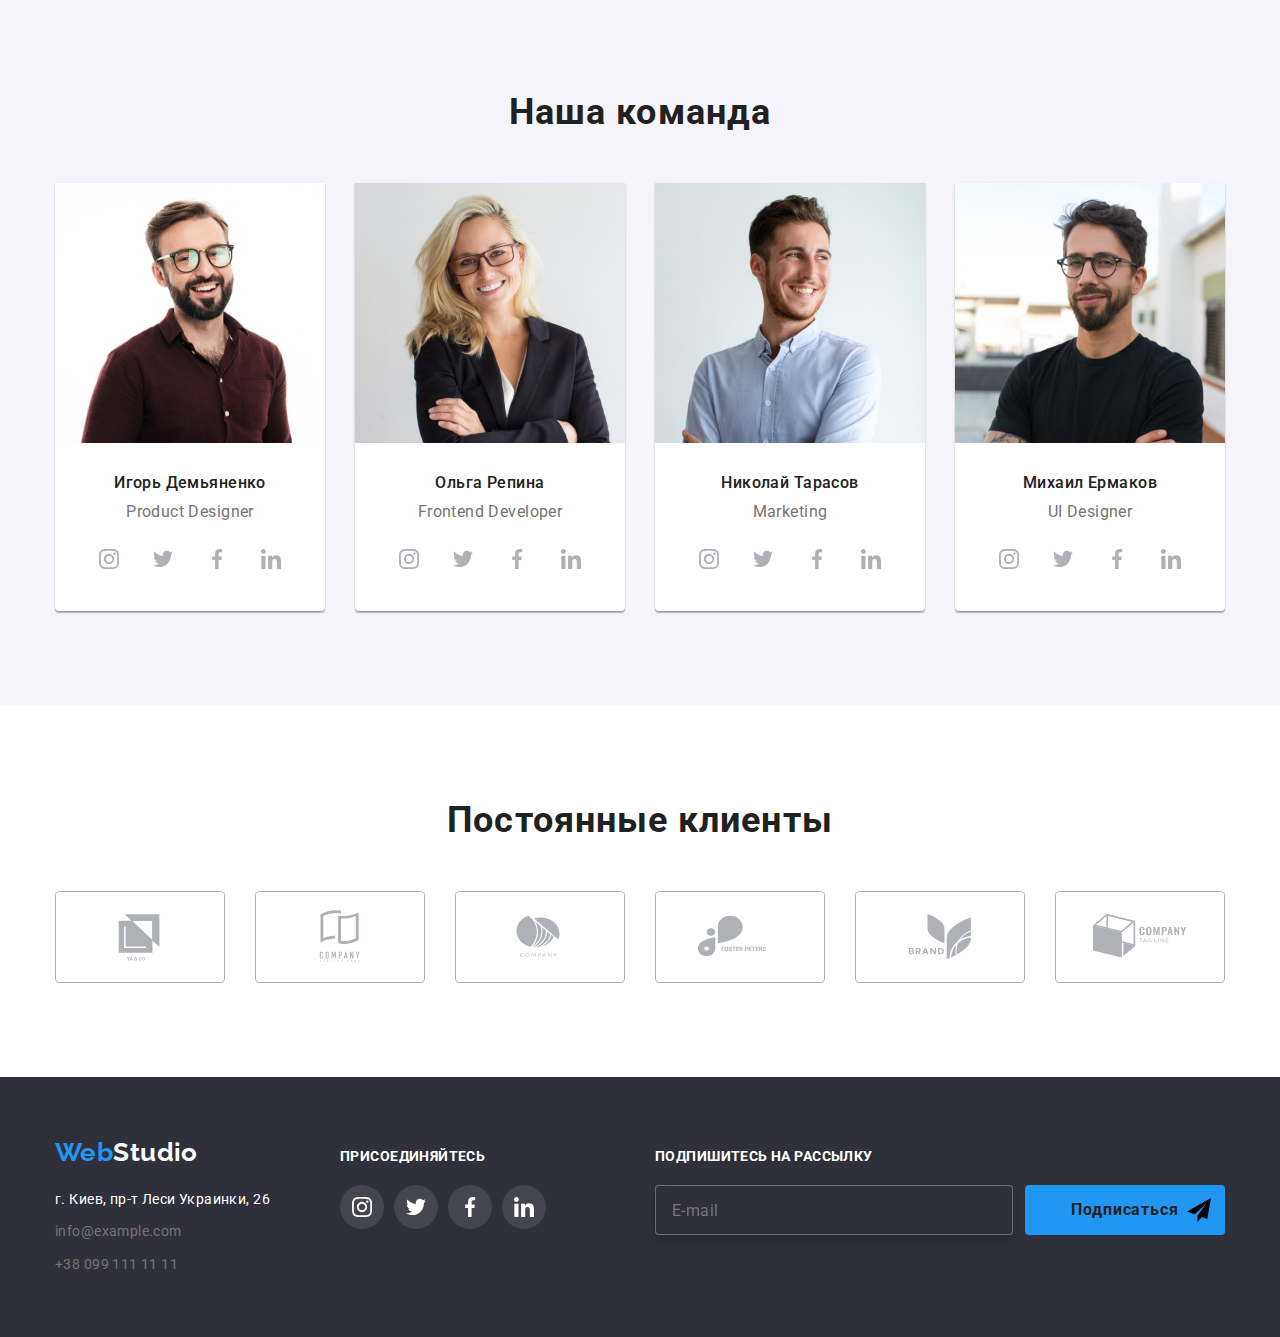
==== commit 77eec9cd: "Add send icon" ====
--- a/index.html
+++ b/index.html
@@ -397,7 +397,13 @@
                         <input class="sign-up-input" type="mail" placeholder="E-mail">
                         <button class="sign-up-btn button" type="submit">Подписаться
                             <span class="sign-up-icon"></span>
+                            <a class="sign-up-link" href="">
+                                <svg class="sign-up-icon" width="24" height="24">
+                                    <use href="./images/icons.svg#icon-icon-send"></use>
+                                </svg>
+                            </a>
                         </button>
+                      
                     </form>
                 </div>
 
--- a/css/styles.css
+++ b/css/styles.css
@@ -616,13 +616,12 @@
 .sign-up-icon {
     position: absolute;
     top: 13px;
-    right: 28px;
+    right: 14px;
     display: inline-block;
-    width: 24px;
-    height: 24px;
-    background-image: url(../images/icon-send.svg);
     background-repeat: no-repeat;
     background-size: contain;
+    color: var(--primary-white-color);
+
 }
 
 
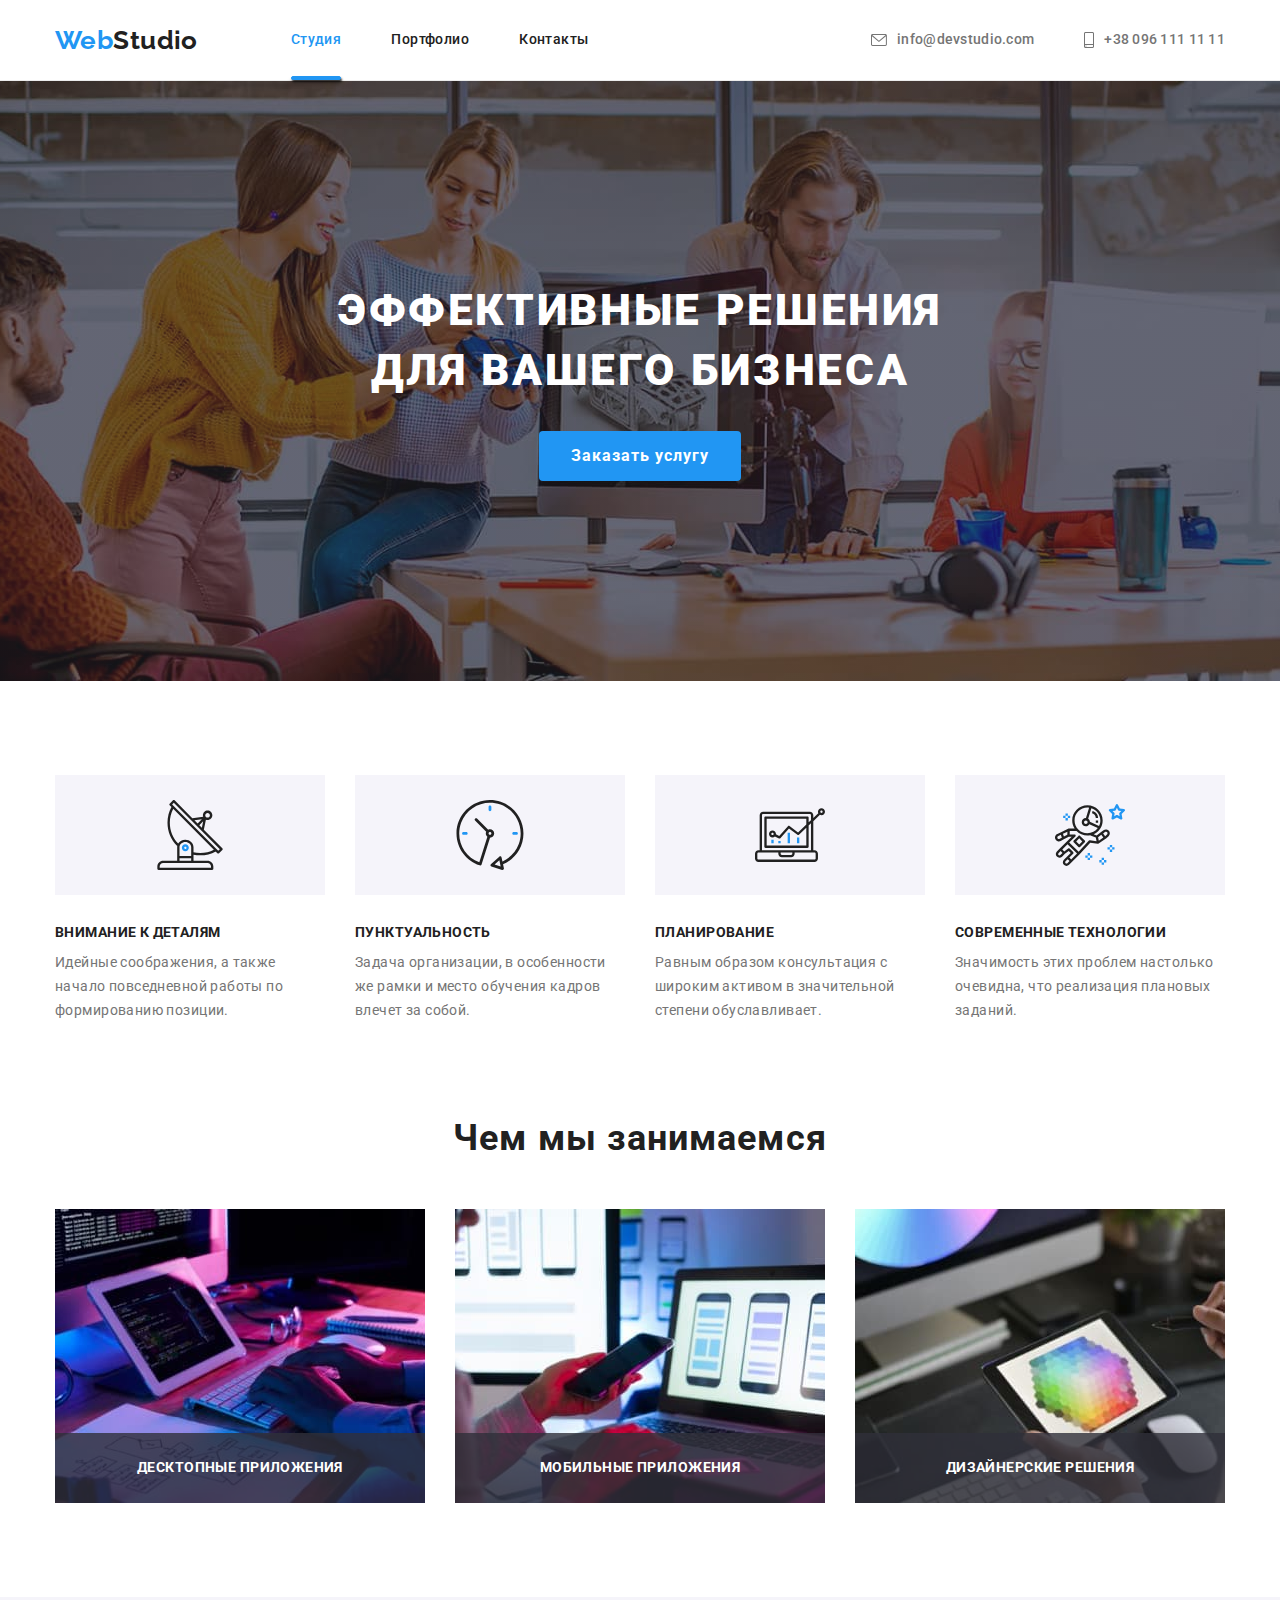
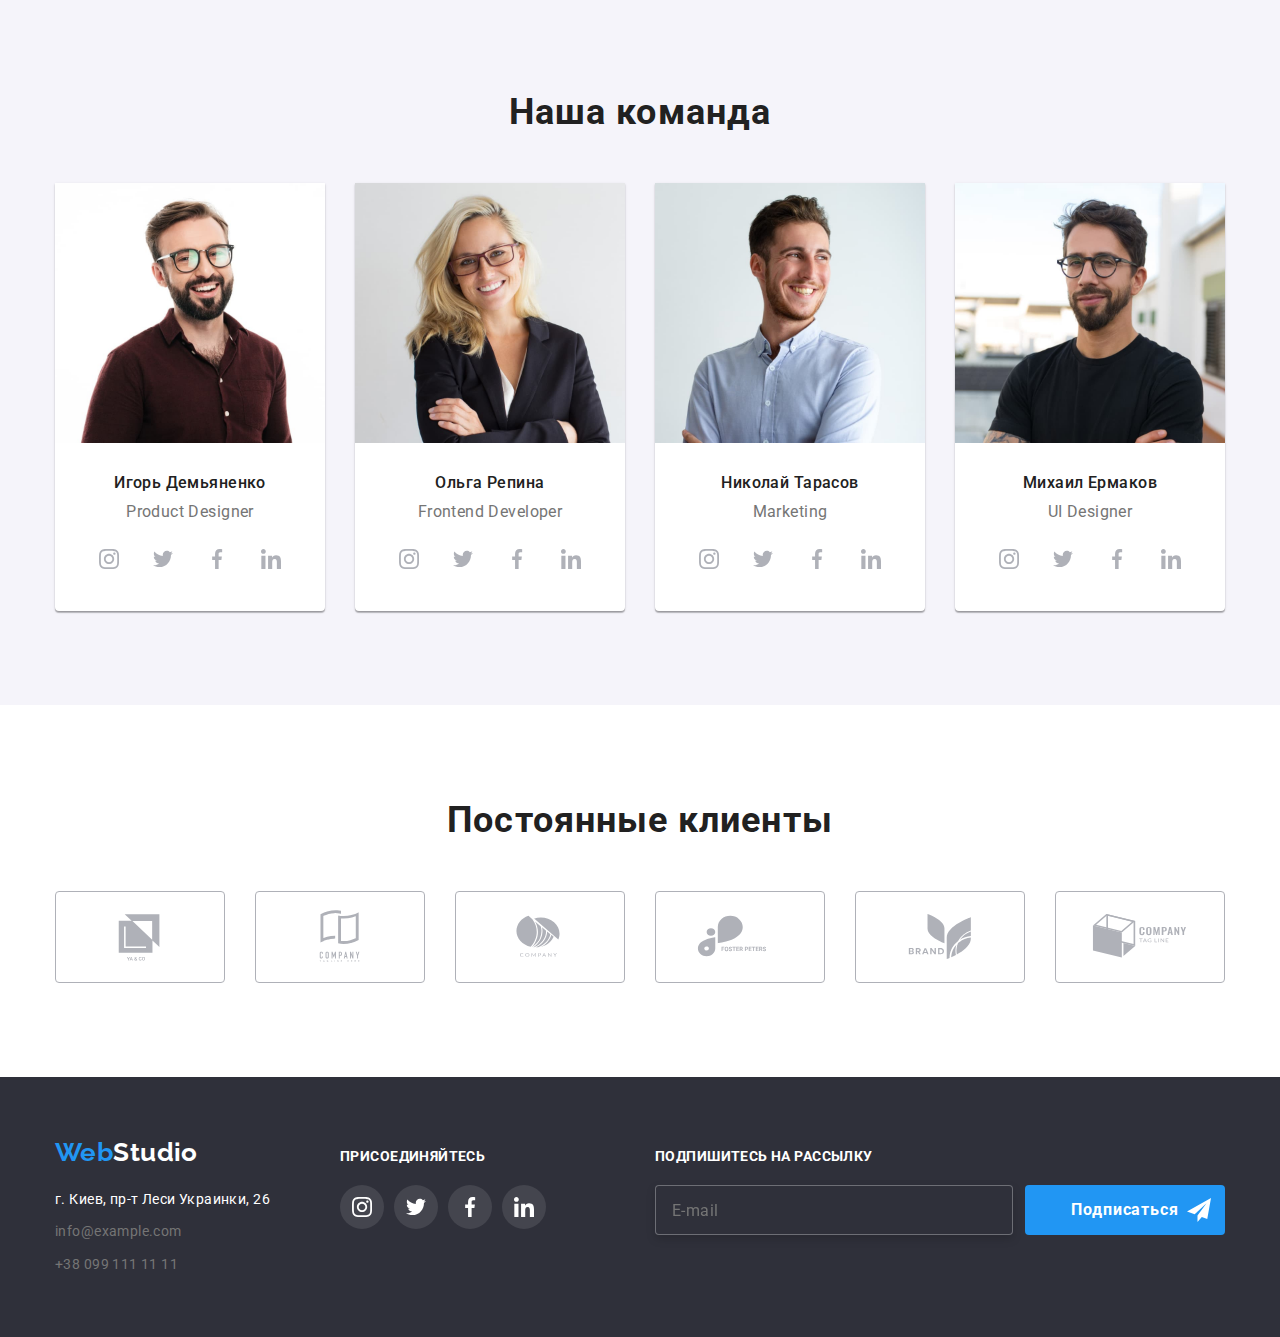
==== commit 4cb7d235: "Correct mistakes, add padding, add hover and focus" ====
--- a/index.html
+++ b/index.html
@@ -392,9 +392,9 @@
                     </ul>
                 </div> 
                 <div class="sign-up">
-                    <b class="sign-title">Подпишитесь на рассылку</b>
+                    <h2 class="sign-title">Подпишитесь на рассылку</h2>
                     <form class="sign-up-form" action="">
-                        <input class="sign-up-input" type="mail" placeholder="E-mail">
+                        <input class="sign-up-input" type="mail" placeholder="E-mail" id="user-email" required>
                         <button class="sign-up-btn button" type="submit">Подписаться
                             <span class="sign-up-icon"></span>
                             <a class="sign-up-link" href="">
--- a/css/styles.css
+++ b/css/styles.css
@@ -398,7 +398,7 @@
 
 }
 .team-soc-icon{
-    fill: var(--klients-color);
+    fill: currentColor;
    
 }
 
@@ -607,6 +607,7 @@
     color: var(--primary-white-color);
     background-color: var(--accent-color);
     transition: border-color 250ms cubic-bezier(0.4, 0, 0.2, 1);
+    cursor: pointer;
 
 }
 .sign-up-btn:hover,
@@ -620,7 +621,7 @@
     display: inline-block;
     background-repeat: no-repeat;
     background-size: contain;
-    color: var(--primary-white-color);
+    fill: var(--primary-white-color);
 
 }
 
@@ -635,7 +636,7 @@
     padding-left: 32px;
     border: none;
     border-radius: 4px;
-    color: var(--title-text-color);
+    /*color: var(--title-text-color);*/
     
     font-family: inherit;
     font-weight: 700;
@@ -817,8 +818,9 @@
     position: absolute;
     left: 50%;
     top: 50%;
+    padding: 40px;
     transform: translate(-50%, -50%) scale(1);
-    transition: tranform 1500ms; 
+    transition: tranform 1500ms linear; 
 
 }
 .modal-close-btn{
@@ -854,14 +856,11 @@
     font-size: 20px;
     line-height: 1.17;
     margin-bottom: 12px;
-    margin-top: 40px;
-    margin-right: 41px;
-    margin-left: 39px;
     color: rgba(33, 33, 33, 1);
 }
 .modal-field {
     margin-bottom: 10px;
-    margin-left: 41px;
+  
 
 }
 .input-wrap {
@@ -880,6 +879,7 @@
     border: 1px solid rgba(33, 33, 33, 0.2);
     border-radius: 4px;
     outline: none;
+    padding-left: 30px;
 }
 .modal-input:focus {
     border-color: var(--accent-color);
@@ -910,12 +910,9 @@
     padding: 12px 16px;
 }
 .agree{
-    display: inline-block;
-    width: 423px;
-    height: 24px;
-    margin-left: 54px;
-
-}
+    display: flex;
+    justify-content: center;
+   }
 
 .checkbox-link {
     text-decoration-line: underline;
@@ -959,11 +956,8 @@
 .button-modal-submit{
     display: flex;
     width: 200px;
-    height: 50px;
+    margin: 0 auto;
     margin-top: 30px;
-    margin-bottom: 40px;
-    margin-left: 165px;
-    margin-right: 163px;
     align-items: center;
     text-align: center;
     justify-content: center;
@@ -972,10 +966,15 @@
     line-height: 1.87;
     letter-spacing: 0.06em;
     border: none;
+    border-radius: 4px;
     cursor: pointer;
     color: var(--primary-white-color);
     background-color: var(--accent-color);
    
 }
-
-
+.button-modal-submit:hover,
+.button-modal-submit:focus{
+    box-shadow: 0px 1px 3px rgba(0, 0, 0, 0.12), 0px 1px 1px rgba(0, 0, 0, 0.14), 0px 2px 1px rgba(0, 0, 0, 0.2);
+}
+
+
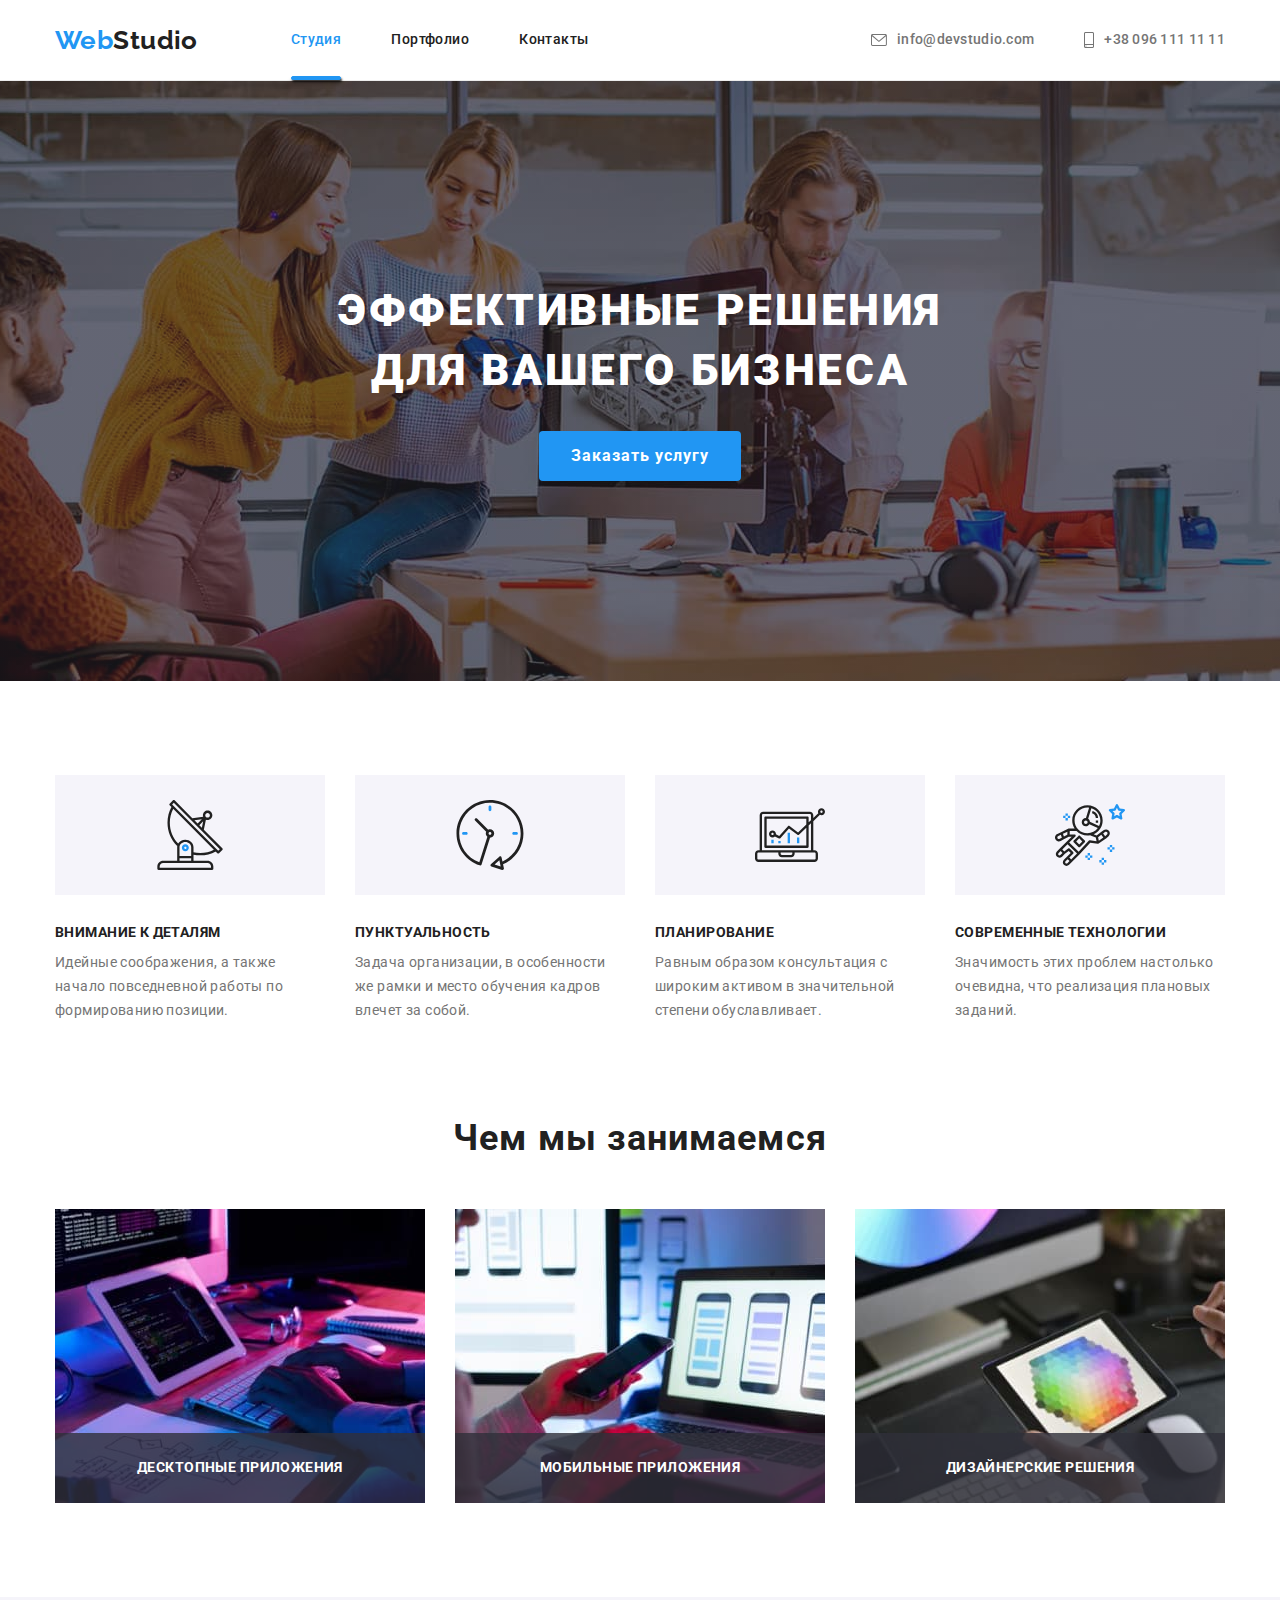
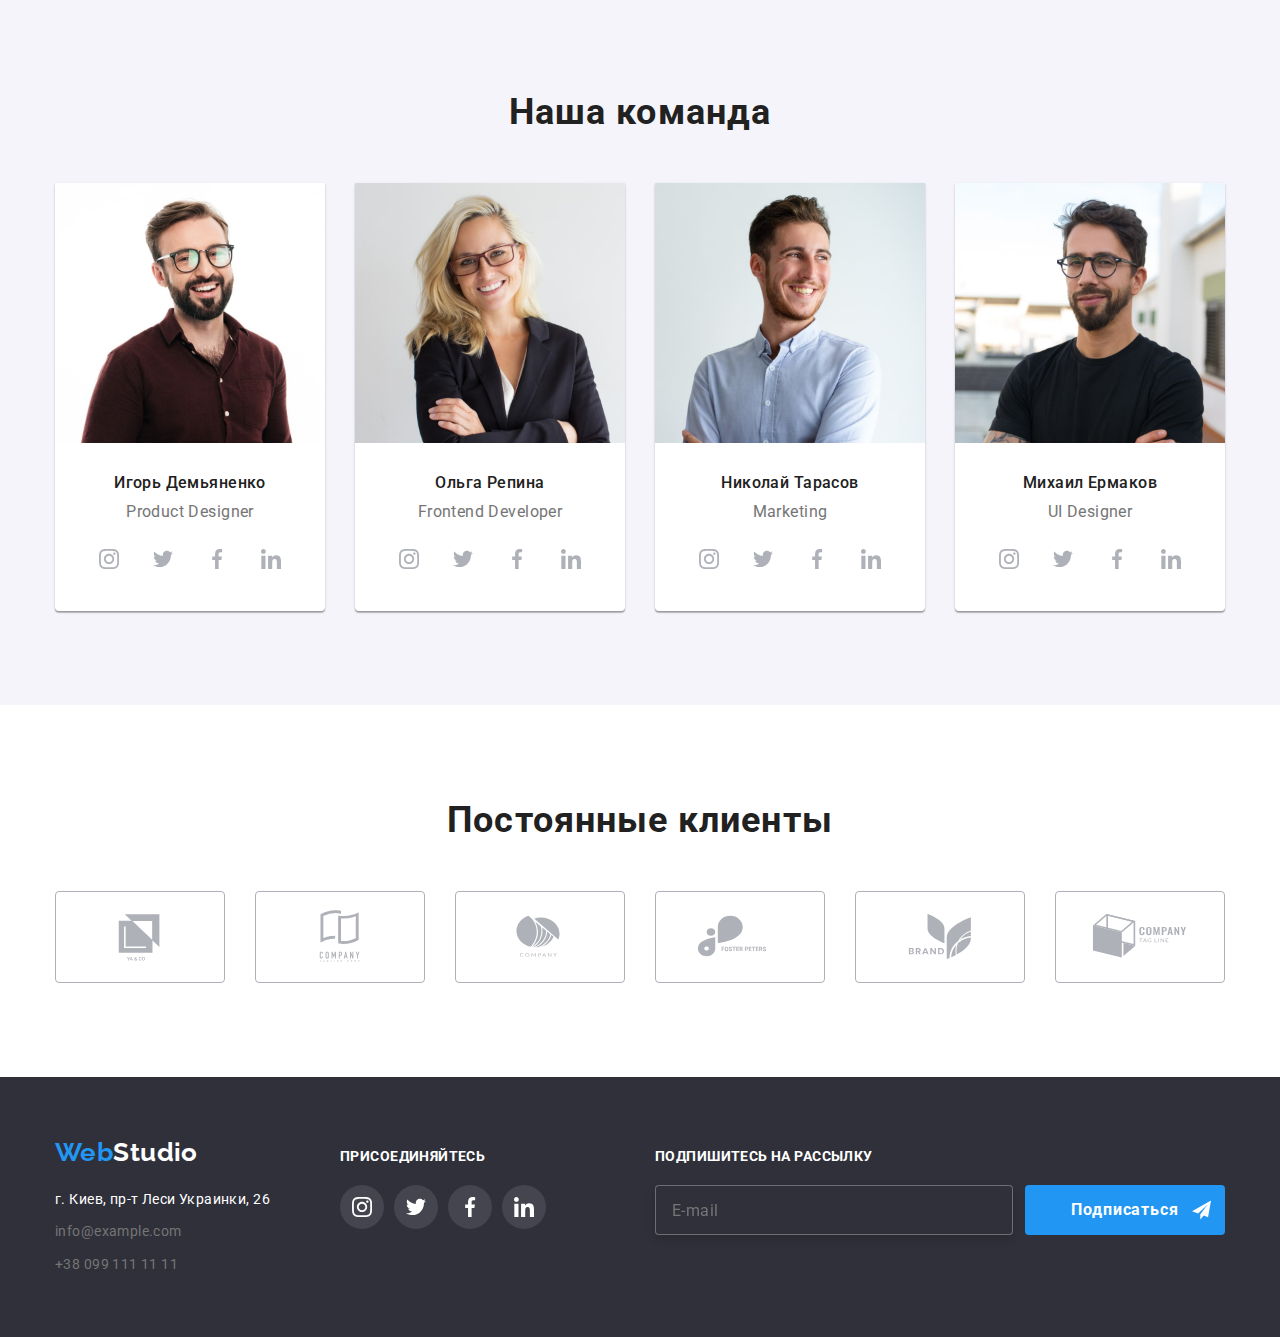
==== commit 145bf2f6: "add animation to modal, change button size and padding" ====
--- a/index.html
+++ b/index.html
@@ -450,8 +450,8 @@
                     </div>
                 </div>
                 <div class="modal-field">
-                    <label for="user-text" class="modal-label">Коментарий</label>
-                    <textarea name="user-text" id="user-text" class="modal-text" placeholder="Введите текст"></textarea>
+                    <label for="user-text" class="modal-label ">Коментарий</label>
+                    <textarea name="user-text" id="user-text" class="modal-text modal-input" placeholder="Введите текст"></textarea>
                 </div>
             
                 <div class="agree">
--- a/css/styles.css
+++ b/css/styles.css
@@ -602,6 +602,7 @@
     display: flex;
     align-items: center;
     text-align: center;
+    justify-content: center;
     width: 200px;
     height: 50px;
     color: var(--primary-white-color);
@@ -622,6 +623,7 @@
     background-repeat: no-repeat;
     background-size: contain;
     fill: var(--primary-white-color);
+    padding-left: 5px;
 
 }
 
@@ -836,11 +838,15 @@
     background-color: transparent;
     display: flex;
     align-items: center;
+    transition-duration: 250ms;
+    transition-timing-function: cubic-bezier(0.4, 0, 0.2, 1);
 }
 .modal-close-btn:hover,
 .modal-close-btn:focus
 {
     fill: var(--accent-color);
+    
+    
 }
 .is-hidden{
     visibility: hidden;
@@ -848,9 +854,9 @@
     pointer-events: none;
 }
 
-.no-scroll{
+/*.no-scroll{
     overflow: hidden;
-}
+}*/
 .modal-title{
     font-weight: 700;
     font-size: 20px;
@@ -880,6 +886,9 @@
     border-radius: 4px;
     outline: none;
     padding-left: 30px;
+    transition-duration: 250ms;
+    transition-timing-function: cubic-bezier(0.4, 0, 0.2, 1);
+
 }
 .modal-input:focus {
     border-color: var(--accent-color);
@@ -887,6 +896,7 @@
 
 .modal-input:focus+.modal-icon {
     fill: var(--accent-color);
+   
 }
 .modal-input::placeholder {
     color: #303030;
@@ -909,9 +919,17 @@
     resize: none;
     padding: 12px 16px;
 }
+
 .agree{
     display: flex;
     justify-content: center;
+    margin-top: 20px;
+    margin-bottom: 30px;
+   }
+   .button-modal-submit{
+    width: 200px;
+    height: 50px;
+
    }
 
 .checkbox-link {
